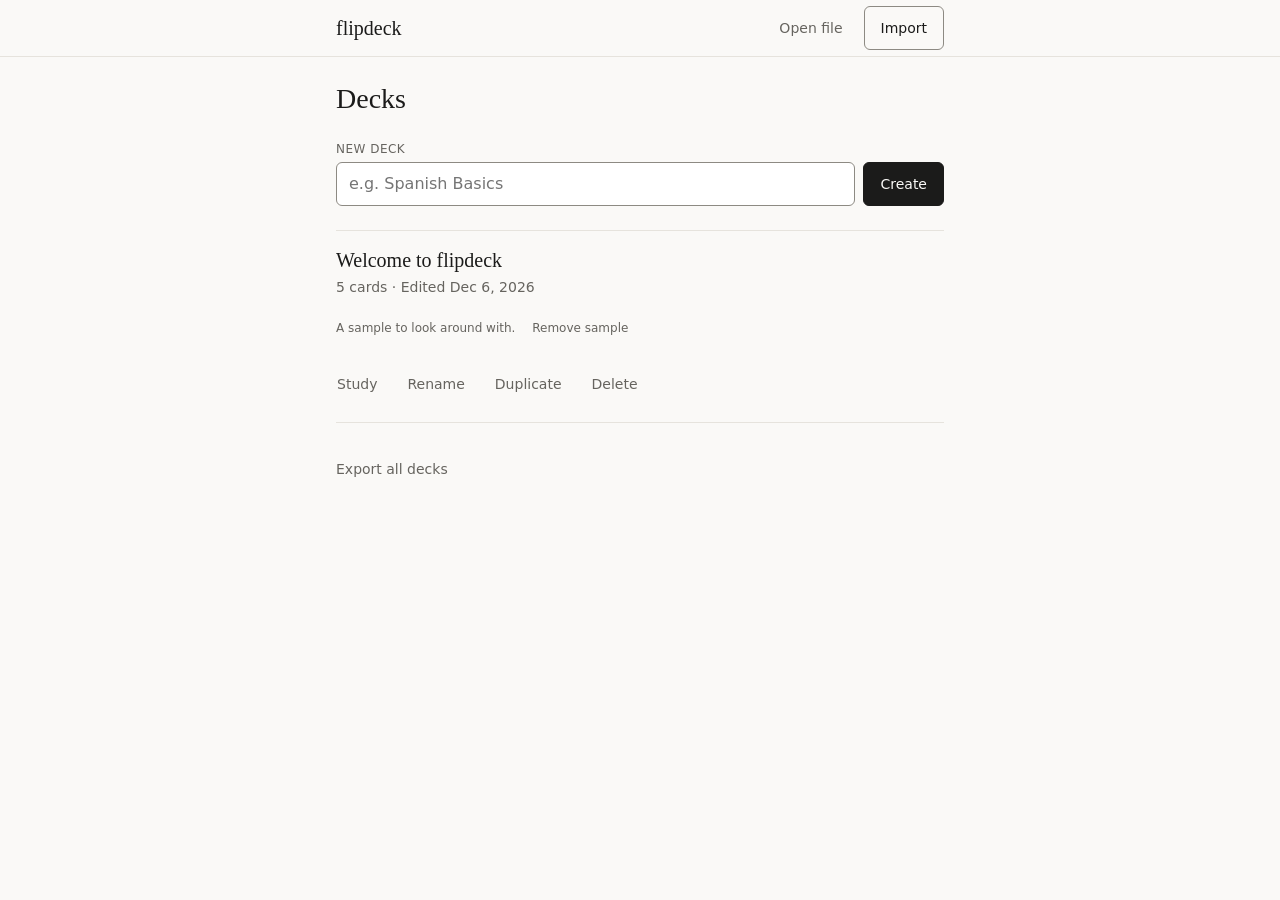
==== index.html @ 4840bfb6 "Add flipdeck: static flashcard app for GitHub Pages Decks and cards, study mode, JSON/Markdown/PDF e" ====
<!doctype html>
<html lang="en">
<head>
<meta charset="utf-8">
<meta name="viewport" content="width=device-width, initial-scale=1, viewport-fit=cover">
<meta name="color-scheme" content="light dark">
<meta name="description" content="A small, private flashcard app. Your decks stay in your browser.">
<title>flipdeck</title>
<link rel="icon" href="data:image/svg+xml,%3Csvg xmlns='http://www.w3.org/2000/svg' viewBox='0 0 8 8'%3E%3Crect x='1.5' y='1' width='5' height='6' rx='1' fill='none' stroke='%23888'/%3E%3C/svg%3E">
<link rel="stylesheet" href="styles.css">
<link rel="stylesheet" href="print.css" media="print">
</head>
<body>
<a class="skip" href="#main">Skip to content</a>

<header class="chrome top">
  <div class="wrap row">
    <a class="brand" href="#/">flipdeck</a>
    <span class="grow"></span>
    <button type="button" class="btn quiet" id="open-ro" title="Open a file and study it without saving">Open file</button>
    <button type="button" class="btn" id="import">Import</button>
  </div>
</header>

<div id="notice" class="chrome wrap" role="region" aria-label="Messages"></div>
<main id="main" class="chrome wrap" tabindex="-1">
  <noscript><p>flipdeck needs JavaScript.</p></noscript>
</main>

<div id="print" aria-hidden="true"></div>
<div id="live" class="sr" aria-live="polite"></div>
<div id="drop" hidden><p>Drop a .json or .md file to import</p></div>
<input type="file" id="file" accept=".json,.md,.markdown,.txt,application/json,text/markdown,text/plain" multiple hidden>

<script type="module" src="js/app.js"></script>
</body>
</html>
---- styles.css ----
/* ===== Theme: change the look of the whole app here ===== */
:root {
  --bg: #faf9f7;
  --surface: #fff;
  --fg: #1b1b1a;
  --muted: #66645f;
  --line: #e6e3dd;      /* hairlines */
  --field: #8d8a83;     /* control borders (3:1 against bg) */
  --accent: #3d5f80;    /* focus + active states only */
  --shadow: 0 1px 14px rgb(0 0 0 / .06);
  --s1: .25rem; --s2: .5rem; --s3: .75rem; --s4: 1rem; --s5: 1.5rem; --s6: 2.5rem; --s7: 4rem;
  --tap: 44px; --radius: 6px; --maxw: 40rem; --flip: .3s;
  --serif: ui-serif, Georgia, "Iowan Old Style", serif;
  --sans: system-ui, -apple-system, "Segoe UI", sans-serif;
  --fs-xs: .75rem; --fs-ui: .875rem; --fs-body: 1rem; --fs-lead: 1.25rem; --fs-h1: 1.75rem;
  --fs-card: clamp(1.5rem, 1.1rem + 2vw, 2.25rem);
}
@media (prefers-color-scheme: dark) {
  :root {
    --bg: #161615; --surface: #1d1d1b; --fg: #ecebe8; --muted: #a6a39c;
    --line: #2d2c2a; --field: #77746e; --accent: #8fb3d9; --shadow: 0 1px 14px rgb(0 0 0 / .4);
  }
}
*, *::before, *::after { box-sizing: border-box; }
html { -webkit-text-size-adjust: 100%; }
body { margin: 0; background: var(--bg); color: var(--fg); font: var(--fs-ui)/1.5 var(--sans); }
h1, h2 { font-weight: 600; line-height: 1.25; margin: 0; }
h1 { font-size: var(--fs-h1); font-family: var(--serif); font-weight: 500; }
h2 { font-size: var(--fs-body); }
p { margin: 0 0 var(--s3); }
a { color: inherit; }
ul { margin: 0; padding: 0; list-style: none; }
:focus-visible { outline: 2px solid var(--accent); outline-offset: 2px; }
main:focus { outline: none; }
.wrap { max-width: var(--maxw); margin-inline: auto; padding-inline: var(--s4); }
.row { display: flex; align-items: center; gap: var(--s2); flex-wrap: wrap; }
.grow { flex: 1; }
.muted { color: var(--muted); }
.sr { position: absolute; width: 1px; height: 1px; overflow: hidden; clip: rect(0 0 0 0); white-space: nowrap; }
.skip { position: absolute; left: var(--s2); top: -4rem; background: var(--bg); padding: var(--s2) var(--s3); z-index: 20; }
.skip:focus { top: var(--s2); }
[hidden] { display: none !important; }
#print { display: none; }
.top { border-bottom: 1px solid var(--line); }
.top .row { min-height: 56px; }
.brand { font: 500 var(--fs-lead)/1 var(--serif); text-decoration: none; padding: var(--s3) 0; }
main { padding-block: var(--s5) var(--s7); }
main > * + * { margin-top: var(--s5); }
.btn {
  font: inherit; min-height: var(--tap); padding: 0 var(--s4); display: inline-flex; align-items: center; justify-content: center;
  gap: var(--s2); border: 1px solid var(--field); border-radius: var(--radius); background: transparent;
  color: var(--fg); cursor: pointer; text-decoration: none; white-space: nowrap;
}
.btn:hover { border-color: var(--fg); }
.btn.primary { background: var(--fg); color: var(--bg); border-color: var(--fg); }
.btn.quiet { border-color: transparent; color: var(--muted); padding: 0 var(--s3); }
.btn.quiet:hover { color: var(--fg); }
.btn[aria-pressed="true"] { border-color: var(--accent); color: var(--accent); }
.btn.icon { padding: 0; min-width: var(--tap); }
.btn[disabled] { opacity: .4; cursor: default; }
.btn svg { width: 20px; height: 20px; }
label { display: block; font-size: var(--fs-xs); letter-spacing: .04em; text-transform: uppercase; color: var(--muted); margin-bottom: var(--s1); }
input, textarea, select {
  font: inherit; font-size: 1rem; /* 16px stops iOS zoom-on-focus */ width: 100%; padding: var(--s2) var(--s3);
  background: var(--surface); color: var(--fg); border: 1px solid var(--field); border-radius: var(--radius);
}
input, select { min-height: var(--tap); }
textarea { resize: vertical; line-height: 1.45; font-family: var(--serif); }
select { width: auto; max-width: 100%; }
.inl { display: inline-flex; align-items: center; gap: var(--s2); flex-wrap: wrap; }
.err { color: var(--fg); border-left: 2px solid var(--fg); padding-left: var(--s3); margin: var(--s2) 0; }
.hint { color: var(--muted); font-size: var(--fs-xs); }
#notice > * { margin-top: var(--s4); }
.note { border: 1px solid var(--line); border-radius: var(--radius); padding: var(--s3) var(--s4); background: var(--surface); }
.note.warn { border-color: var(--field); }
.panel h2 { margin-bottom: var(--s3); }
.panel li { padding: var(--s2) 0; border-top: 1px solid var(--line); display: flex; gap: var(--s3); align-items: center; flex-wrap: wrap; }
.panel li span:first-child { flex: 1 1 10rem; font-family: var(--serif); font-size: var(--fs-lead); }
.panel .row { margin-top: var(--s3); }
#drop { position: fixed; inset: var(--s3); z-index: 30; display: grid; place-items: center; border: 2px dashed var(--accent);
  border-radius: var(--radius); background: color-mix(in srgb, var(--bg) 88%, transparent); font-family: var(--serif); font-size: var(--fs-lead); }
.new-deck { display: flex; gap: var(--s2); align-items: flex-end; }
.new-deck > div { flex: 1; }
.decks li { padding: var(--s4) 0; border-top: 1px solid var(--line); }
.decks li:last-child { border-bottom: 1px solid var(--line); }
.deck-name { font: var(--fs-lead)/1.3 var(--serif); text-decoration: none; overflow-wrap: anywhere; }
.deck-name:hover { text-decoration: underline; }
.deck-meta { color: var(--muted); margin: var(--s1) 0 var(--s2); }
.acts { display: flex; flex-wrap: wrap; gap: var(--s1); margin-inline: calc(var(--s3) * -1); }
.rename { display: flex; gap: var(--s2); }
.empty { color: var(--muted); font-family: var(--serif); font-size: var(--fs-lead); padding: var(--s6) 0; text-align: center; }
details.export summary { cursor: pointer; min-height: var(--tap); display: inline-flex; align-items: center; color: var(--muted); }
details.export[open] summary { color: var(--fg); }
details.export .row { padding: var(--s2) 0; }
details.export label { display: inline; margin: 0; text-transform: none; letter-spacing: 0; font-size: var(--fs-ui); }
.crumb { display: inline-flex; align-items: center; min-height: var(--tap); color: var(--muted); text-decoration: none; margin-left: calc(var(--s2) * -1); padding-left: var(--s2); }
.crumb:hover { color: var(--fg); }
.head > * + * { margin-top: var(--s2); }
.form { display: grid; gap: var(--s3); padding: var(--s4); border: 1px solid var(--line); border-radius: var(--radius); background: var(--surface); }
.cards > li { padding: var(--s4) 0; border-top: 1px solid var(--line); }
.cards > li:last-child { border-bottom: 1px solid var(--line); }
.cfront { font: var(--fs-lead)/1.35 var(--serif); overflow-wrap: anywhere; }
.cback { color: var(--muted); font-family: var(--serif); margin-top: var(--s1); overflow-wrap: anywhere; }
.tags { display: flex; flex-wrap: wrap; gap: var(--s1); margin-top: var(--s2); }
.tags span { border: 1px solid var(--line); border-radius: 99px; padding: 0 var(--s2); font-size: var(--fs-xs); color: var(--muted); }
.cards .acts { margin-top: var(--s2); }
code { font-family: ui-monospace, "SF Mono", Menlo, Consolas, monospace; font-size: .88em; padding: 0 .25em; border: 1px solid var(--line); border-radius: 3px; }
.study-top { display: flex; align-items: center; justify-content: space-between; gap: var(--s3); }
.progress { font-variant-numeric: tabular-nums; color: var(--muted); }
.study-opts { display: flex; gap: var(--s2); flex-wrap: wrap; align-items: center; }
.stage { perspective: 1200px; }
.card {
  appearance: none; display: block; position: relative; width: 100%; height: clamp(16rem, 52vh, 26rem); padding: 0; border: 0;
  background: none; color: inherit; font: inherit; text-align: center; cursor: pointer; touch-action: pan-y; -webkit-tap-highlight-color: transparent;
}
.inner { position: absolute; inset: 0; display: block; transform-style: preserve-3d; transition: transform var(--flip) ease; }
.card.flipped .inner { transform: rotateY(180deg); }
.face {
  position: absolute; inset: 0; display: flex; padding: var(--s5); overflow: auto;
  backface-visibility: hidden; -webkit-backface-visibility: hidden;
  background: var(--surface); border: 1px solid var(--line); border-radius: var(--radius); box-shadow: var(--shadow);
  font: var(--fs-card)/1.35 var(--serif);
}
.face.back { transform: rotateY(180deg); }
.face::before { content: attr(data-l); position: absolute; top: var(--s3); left: var(--s4); font: var(--fs-xs)/1 var(--sans); letter-spacing: .08em; text-transform: uppercase; color: var(--muted); }
.txt { margin: auto; max-width: 100%; overflow-wrap: anywhere; }
.keys { text-align: center; color: var(--muted); font-size: var(--fs-xs); }
.actions { display: grid; grid-template-columns: var(--tap) 1fr 1fr var(--tap); gap: var(--s2); margin-top: var(--s4); }
.summary { text-align: center; padding: var(--s6) 0; }
.summary h2 { font: 500 var(--fs-h1)/1.2 var(--serif); margin-bottom: var(--s3); }
.summary .row { justify-content: center; margin-top: var(--s5); }
@media (max-width: 639px) {
  .actions {
    position: fixed; inset: auto 0 0 0; z-index: 10; margin: 0; background: var(--bg); border-top: 1px solid var(--line);
    padding: var(--s2) var(--s4) calc(var(--s2) + env(safe-area-inset-bottom));
  }
  main.has-bar { padding-bottom: calc(var(--s7) + var(--s5)); }
  .keys { display: none; }
}
@media (prefers-reduced-motion: reduce) {
  *, *::before, *::after { transition-duration: .01ms !important; animation-duration: .01ms !important; scroll-behavior: auto !important; }
}
---- print.css ----
/* Print / "Save as PDF". The app chrome is hidden; #print is filled by js/app.js. */
@page { margin: 12mm; }
html, body { background: #fff !important; }
.chrome, #drop, #live, .skip { display: none !important; }
#print { display: block !important; }
#print, #print * { color: #000 !important; background: transparent !important; box-shadow: none !important; }
#print { font: 11pt/1.4 ui-serif, Georgia, "Iowan Old Style", serif; }
#print code { font-family: ui-monospace, Consolas, monospace; font-size: .9em; }
.pdeck + .pdeck { break-before: page; }
.pdeck h1 { font: 500 18pt/1.2 ui-serif, Georgia, serif; margin: 0 0 6mm; }
.plist { width: 100%; border-collapse: collapse; table-layout: fixed; }
.plist th { text-align: left; font: 8pt system-ui, sans-serif; letter-spacing: .08em; text-transform: uppercase; padding: 0 3mm 2mm 0; border-bottom: .5pt solid #000; }
.plist td { vertical-align: top; padding: 3mm 3mm 3mm 0; border-bottom: .25pt solid #aaa; overflow-wrap: anywhere; }
.plist tr { break-inside: avoid; }
.plist .t { font: 8pt system-ui, sans-serif; margin-top: 1mm; }
/* cut-out cards: sheet of fronts, then mirrored sheet of backs (duplex, long edge) */
.sheet { display: grid; grid-template-columns: 1fr 1fr; grid-auto-rows: 62mm; break-after: page; }
.sheet:last-child { break-after: auto; }
.pc { display: flex; align-items: center; justify-content: center; text-align: center; padding: 6mm; overflow: hidden;
  border: .5pt dashed #666; margin: -.25pt; font-size: 14pt; overflow-wrap: anywhere; }
.pc.blank { border-color: transparent; }
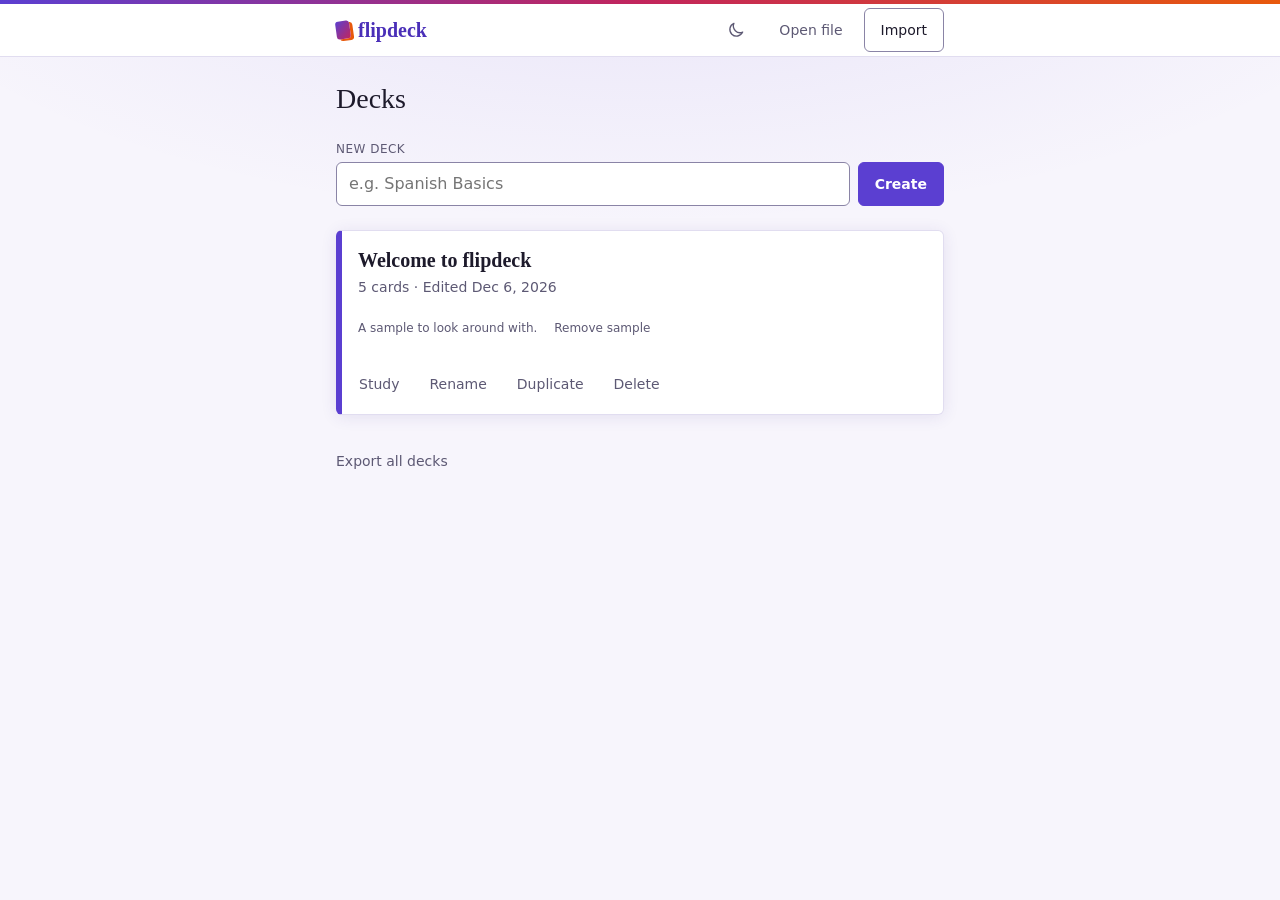
==== commit 0dec5b82: "Add light/dark theme toggle that follows the system and remembers the choice" ====
--- a/index.html
+++ b/index.html
@@ -4,9 +4,10 @@
 <meta charset="utf-8">
 <meta name="viewport" content="width=device-width, initial-scale=1, viewport-fit=cover">
 <meta name="color-scheme" content="light dark">
-<meta name="description" content="A small, private flashcard app. Your decks stay in your browser.">
+<meta name="description" content="Private flashcards that stay in your browser.">
 <title>flipdeck</title>
 <link rel="icon" href="data:image/svg+xml,%3Csvg xmlns='http://www.w3.org/2000/svg' viewBox='0 0 8 8'%3E%3Crect x='1.5' y='1' width='5' height='6' rx='1' fill='none' stroke='%23888'/%3E%3C/svg%3E">
+<script>try{var t=localStorage.getItem('flipdeck:theme');if(t==='dark'||t==='light')document.documentElement.dataset.theme=t}catch(e){}</script>
 <link rel="stylesheet" href="styles.css">
 <link rel="stylesheet" href="print.css" media="print">
 </head>
@@ -17,7 +18,8 @@
   <div class="wrap row">
     <a class="brand" href="#/">flipdeck</a>
     <span class="grow"></span>
-    <button type="button" class="btn quiet" id="open-ro" title="Open a file and study it without saving">Open file</button>
+    <button type="button" class="btn quiet icon" id="theme"></button>
+    <button type="button" class="btn quiet" id="open-ro"title="Open a file and study it without saving">Open file</button>
     <button type="button" class="btn" id="import">Import</button>
   </div>
 </header>
@@ -26,6 +28,7 @@
 <main id="main" class="chrome wrap" tabindex="-1">
   <noscript><p>flipdeck needs JavaScript.</p></noscript>
 </main>
+<footer class="chrome wrap"><p id="visitors" class="muted" hidden><span id="visitor-count"></span> visitors</p></footer>
 
 <div id="print" aria-hidden="true"></div>
 <div id="live" class="sr" aria-live="polite"></div>
@@ -33,5 +36,6 @@
 <input type="file" id="file" accept=".json,.md,.markdown,.txt,application/json,text/markdown,text/plain" multiple hidden>
 
 <script type="module" src="js/app.js"></script>
+<script data-goatcounter="https://yvj.goatcounter.com/count" async src="https://gc.zgo.at/count.js"></script>
 </body>
 </html>
--- a/styles.css
+++ b/styles.css
@@ -1,13 +1,22 @@
 /* ===== Theme: change the look of the whole app here ===== */
 :root {
-  --bg: #faf9f7;
+  --bg: #f7f5fc;
   --surface: #fff;
-  --fg: #1b1b1a;
-  --muted: #66645f;
-  --line: #e6e3dd;      /* hairlines */
-  --field: #8d8a83;     /* control borders (3:1 against bg) */
-  --accent: #3d5f80;    /* focus + active states only */
-  --shadow: 0 1px 14px rgb(0 0 0 / .06);
+  --fg: #1d1a2b;
+  --muted: #5d5974;
+  --line: #e1ddf0;      /* hairlines */
+  --field: #8a84a6;     /* control borders (3:1 against bg) */
+  --accent: #5b3fd1;    /* primary buttons, focus, links */
+  --accent-ink: #4a2fb8; /* accent as text on soft tints */
+  --accent-soft: #ece8fb;
+  --on-accent: #fff;
+  --hot: #e8590c;       /* decoration only, never text */
+  --good: #16794a; --on-good: #fff;
+  --again: #b45309; --again-soft: #fdf0dc; --again-ink: #8a3f06;
+  --back-bg: #f1eefc;
+  --glow: rgb(91 63 209 / .10);
+  --c1: #5b3fd1; --c2: #0e8f8a; --c3: #d9480f; --c4: #c2255c; --c5: #2f9e44; /* deck stripes */
+  --shadow: 0 2px 16px rgb(60 40 140 / .10);
   --s1: .25rem; --s2: .5rem; --s3: .75rem; --s4: 1rem; --s5: 1.5rem; --s6: 2.5rem; --s7: 4rem;
   --tap: 44px; --radius: 6px; --maxw: 40rem; --flip: .3s;
   --serif: ui-serif, Georgia, "Iowan Old Style", serif;
@@ -15,15 +24,36 @@
   --fs-xs: .75rem; --fs-ui: .875rem; --fs-body: 1rem; --fs-lead: 1.25rem; --fs-h1: 1.75rem;
   --fs-card: clamp(1.5rem, 1.1rem + 2vw, 2.25rem);
 }
+:root[data-theme="light"] { color-scheme: light; }
+/* Dark palette: used when the OS prefers dark (unless the toggle forced light) or when the toggle forced dark. */
 @media (prefers-color-scheme: dark) {
-  :root {
-    --bg: #161615; --surface: #1d1d1b; --fg: #ecebe8; --muted: #a6a39c;
-    --line: #2d2c2a; --field: #77746e; --accent: #8fb3d9; --shadow: 0 1px 14px rgb(0 0 0 / .4);
+  :root:not([data-theme="light"]) {
+    color-scheme: dark;
+    --bg: #14121d; --surface: #1e1b2c; --fg: #f0eef9; --muted: #aca8c4;
+    --line: #322e47; --field: #7a7599; --accent: #a995ff; --accent-ink: #c4b8ff; --accent-soft: #2b2547; --on-accent: #14121d;
+    --hot: #ff8a4c; --good: #5fd68f; --on-good: #0f2a1a;
+    --again: #f2b45c; --again-soft: #3a2b14; --again-ink: #f6c887;
+    --back-bg: #26213d; --glow: rgb(169 149 255 / .14);
+    --c1: #a995ff; --c2: #4fd1c5; --c3: #ff9566; --c4: #ff7aa8; --c5: #7ddb8a;
+    --shadow: 0 2px 16px rgb(0 0 0 / .45);
   }
+}
+:root[data-theme="dark"] {
+  color-scheme: dark;
+  --bg: #14121d; --surface: #1e1b2c; --fg: #f0eef9; --muted: #aca8c4;
+  --line: #322e47; --field: #7a7599; --accent: #a995ff; --accent-ink: #c4b8ff; --accent-soft: #2b2547; --on-accent: #14121d;
+  --hot: #ff8a4c; --good: #5fd68f; --on-good: #0f2a1a;
+  --again: #f2b45c; --again-soft: #3a2b14; --again-ink: #f6c887;
+  --back-bg: #26213d; --glow: rgb(169 149 255 / .14);
+  --c1: #a995ff; --c2: #4fd1c5; --c3: #ff9566; --c4: #ff7aa8; --c5: #7ddb8a;
+  --shadow: 0 2px 16px rgb(0 0 0 / .45);
 }
 *, *::before, *::after { box-sizing: border-box; }
 html { -webkit-text-size-adjust: 100%; }
-body { margin: 0; background: var(--bg); color: var(--fg); font: var(--fs-ui)/1.5 var(--sans); }
+body {
+  margin: 0; color: var(--fg); font: var(--fs-ui)/1.5 var(--sans); min-height: 100vh;
+  background: radial-gradient(50rem 20rem at 50% -6rem, var(--glow), transparent) no-repeat, var(--bg);
+}
 h1, h2 { font-weight: 600; line-height: 1.25; margin: 0; }
 h1 { font-size: var(--fs-h1); font-family: var(--serif); font-weight: 500; }
 h2 { font-size: var(--fs-body); }
@@ -41,20 +71,33 @@
 .skip:focus { top: var(--s2); }
 [hidden] { display: none !important; }
 #print { display: none; }
-.top { border-bottom: 1px solid var(--line); }
-.top .row { min-height: 56px; }
-.brand { font: 500 var(--fs-lead)/1 var(--serif); text-decoration: none; padding: var(--s3) 0; }
-main { padding-block: var(--s5) var(--s7); }
+.top {
+  border-bottom: 1px solid var(--line);
+  background: linear-gradient(90deg, var(--c1), var(--c4), var(--hot)) top / 100% 4px no-repeat, var(--surface);
+}
+.top .row { min-height: 56px; padding-top: 4px; }
+.brand { font: 600 var(--fs-lead)/1 var(--serif); text-decoration: none; padding: var(--s3) 0; color: var(--accent-ink); display: inline-flex; align-items: center; gap: var(--s2); }
+.brand::before {
+  content: ""; width: 14px; height: 18px; border-radius: 3px; transform: rotate(-8deg);
+  background: linear-gradient(135deg, var(--c1), var(--c4)); box-shadow: 3px 2px 0 var(--hot);
+}
+main { padding-block: var(--s5) var(--s6); }
+footer { padding-bottom: var(--s7); font-size: var(--fs-xs); }
 main > * + * { margin-top: var(--s5); }
 .btn {
   font: inherit; min-height: var(--tap); padding: 0 var(--s4); display: inline-flex; align-items: center; justify-content: center;
   gap: var(--s2); border: 1px solid var(--field); border-radius: var(--radius); background: transparent;
   color: var(--fg); cursor: pointer; text-decoration: none; white-space: nowrap;
 }
-.btn:hover { border-color: var(--fg); }
-.btn.primary { background: var(--fg); color: var(--bg); border-color: var(--fg); }
+.btn:hover { border-color: var(--accent); color: var(--accent-ink); background: var(--accent-soft); }
+.btn.primary { background: var(--accent); color: var(--on-accent); border-color: var(--accent); font-weight: 600; }
+.btn.primary:hover { background: var(--accent); color: var(--on-accent); filter: brightness(1.12); }
+.btn.good { background: var(--good); color: var(--on-good); border-color: var(--good); font-weight: 600; }
+.btn.good:hover { background: var(--good); color: var(--on-good); border-color: var(--good); filter: brightness(1.12); }
+.btn.again { background: var(--again-soft); color: var(--again-ink); border-color: var(--again); font-weight: 600; }
+.btn.again:hover { background: var(--again-soft); color: var(--again-ink); border-color: var(--again); filter: brightness(.95); }
 .btn.quiet { border-color: transparent; color: var(--muted); padding: 0 var(--s3); }
-.btn.quiet:hover { color: var(--fg); }
+.btn.quiet:hover { color: var(--accent-ink); border-color: transparent; }
 .btn[aria-pressed="true"] { border-color: var(--accent); color: var(--accent); }
 .btn.icon { padding: 0; min-width: var(--tap); }
 .btn[disabled] { opacity: .4; cursor: default; }
@@ -68,11 +111,11 @@
 textarea { resize: vertical; line-height: 1.45; font-family: var(--serif); }
 select { width: auto; max-width: 100%; }
 .inl { display: inline-flex; align-items: center; gap: var(--s2); flex-wrap: wrap; }
-.err { color: var(--fg); border-left: 2px solid var(--fg); padding-left: var(--s3); margin: var(--s2) 0; }
+.err { color: var(--fg); border-left: 3px solid var(--again); padding-left: var(--s3); margin: var(--s2) 0; }
 .hint { color: var(--muted); font-size: var(--fs-xs); }
 #notice > * { margin-top: var(--s4); }
-.note { border: 1px solid var(--line); border-radius: var(--radius); padding: var(--s3) var(--s4); background: var(--surface); }
-.note.warn { border-color: var(--field); }
+.note { border: 1px solid var(--line); border-left: 4px solid var(--accent); border-radius: var(--radius); padding: var(--s3) var(--s4); background: var(--surface); }
+.note.warn { border-color: var(--again); background: var(--again-soft); }
 .panel h2 { margin-bottom: var(--s3); }
 .panel li { padding: var(--s2) 0; border-top: 1px solid var(--line); display: flex; gap: var(--s3); align-items: center; flex-wrap: wrap; }
 .panel li span:first-child { flex: 1 1 10rem; font-family: var(--serif); font-size: var(--fs-lead); }
@@ -81,10 +124,17 @@
   border-radius: var(--radius); background: color-mix(in srgb, var(--bg) 88%, transparent); font-family: var(--serif); font-size: var(--fs-lead); }
 .new-deck { display: flex; gap: var(--s2); align-items: flex-end; }
 .new-deck > div { flex: 1; }
-.decks li { padding: var(--s4) 0; border-top: 1px solid var(--line); }
-.decks li:last-child { border-bottom: 1px solid var(--line); }
-.deck-name { font: var(--fs-lead)/1.3 var(--serif); text-decoration: none; overflow-wrap: anywhere; }
-.deck-name:hover { text-decoration: underline; }
+.decks { display: grid; gap: var(--s3); }
+.decks li {
+  --c: var(--c1); padding: var(--s4) var(--s4) var(--s2); background: var(--surface);
+  border: 1px solid var(--line); border-left: 6px solid var(--c); border-radius: var(--radius); box-shadow: var(--shadow);
+}
+.decks li:nth-child(5n+2) { --c: var(--c2); }
+.decks li:nth-child(5n+3) { --c: var(--c3); }
+.decks li:nth-child(5n+4) { --c: var(--c4); }
+.decks li:nth-child(5n+5) { --c: var(--c5); }
+.deck-name { font: 600 var(--fs-lead)/1.3 var(--serif); text-decoration: none; overflow-wrap: anywhere; }
+.deck-name:hover { color: var(--accent-ink); text-decoration: underline; }
 .deck-meta { color: var(--muted); margin: var(--s1) 0 var(--s2); }
 .acts { display: flex; flex-wrap: wrap; gap: var(--s1); margin-inline: calc(var(--s3) * -1); }
 .rename { display: flex; gap: var(--s2); }
@@ -97,14 +147,17 @@
 .crumb:hover { color: var(--fg); }
 .head > * + * { margin-top: var(--s2); }
 .form { display: grid; gap: var(--s3); padding: var(--s4); border: 1px solid var(--line); border-radius: var(--radius); background: var(--surface); }
-.cards > li { padding: var(--s4) 0; border-top: 1px solid var(--line); }
-.cards > li:last-child { border-bottom: 1px solid var(--line); }
+.cards { display: grid; gap: var(--s3); }
+.cards > li {
+  padding: var(--s3) var(--s4); background: var(--surface); border: 1px solid var(--line);
+  border-left: 4px solid var(--accent); border-radius: var(--radius);
+}
 .cfront { font: var(--fs-lead)/1.35 var(--serif); overflow-wrap: anywhere; }
 .cback { color: var(--muted); font-family: var(--serif); margin-top: var(--s1); overflow-wrap: anywhere; }
 .tags { display: flex; flex-wrap: wrap; gap: var(--s1); margin-top: var(--s2); }
-.tags span { border: 1px solid var(--line); border-radius: 99px; padding: 0 var(--s2); font-size: var(--fs-xs); color: var(--muted); }
+.tags span { background: var(--accent-soft); border-radius: 99px; padding: 0 var(--s3); font-size: var(--fs-xs); font-weight: 600; color: var(--accent-ink); }
 .cards .acts { margin-top: var(--s2); }
-code { font-family: ui-monospace, "SF Mono", Menlo, Consolas, monospace; font-size: .88em; padding: 0 .25em; border: 1px solid var(--line); border-radius: 3px; }
+code { font-family: ui-monospace, "SF Mono", Menlo, Consolas, monospace; font-size: .88em; padding: 0 .25em; background: var(--accent-soft); color: var(--accent-ink); border-radius: 3px; }
 .study-top { display: flex; align-items: center; justify-content: space-between; gap: var(--s3); }
 .progress { font-variant-numeric: tabular-nums; color: var(--muted); }
 .study-opts { display: flex; gap: var(--s2); flex-wrap: wrap; align-items: center; }
@@ -118,16 +171,16 @@
 .face {
   position: absolute; inset: 0; display: flex; padding: var(--s5); overflow: auto;
   backface-visibility: hidden; -webkit-backface-visibility: hidden;
-  background: var(--surface); border: 1px solid var(--line); border-radius: var(--radius); box-shadow: var(--shadow);
+  background: var(--surface); border: 1px solid var(--line); border-top: 5px solid var(--accent); border-radius: var(--radius); box-shadow: var(--shadow);
   font: var(--fs-card)/1.35 var(--serif);
 }
-.face.back { transform: rotateY(180deg); }
+.face.back { transform: rotateY(180deg); background: var(--back-bg); border-top-color: var(--hot); }
 .face::before { content: attr(data-l); position: absolute; top: var(--s3); left: var(--s4); font: var(--fs-xs)/1 var(--sans); letter-spacing: .08em; text-transform: uppercase; color: var(--muted); }
 .txt { margin: auto; max-width: 100%; overflow-wrap: anywhere; }
 .keys { text-align: center; color: var(--muted); font-size: var(--fs-xs); }
 .actions { display: grid; grid-template-columns: var(--tap) 1fr 1fr var(--tap); gap: var(--s2); margin-top: var(--s4); }
 .summary { text-align: center; padding: var(--s6) 0; }
-.summary h2 { font: 500 var(--fs-h1)/1.2 var(--serif); margin-bottom: var(--s3); }
+.summary h2 { font: 600 var(--fs-h1)/1.2 var(--serif); margin-bottom: var(--s3); color: var(--accent-ink); }
 .summary .row { justify-content: center; margin-top: var(--s5); }
 @media (max-width: 639px) {
   .actions {
